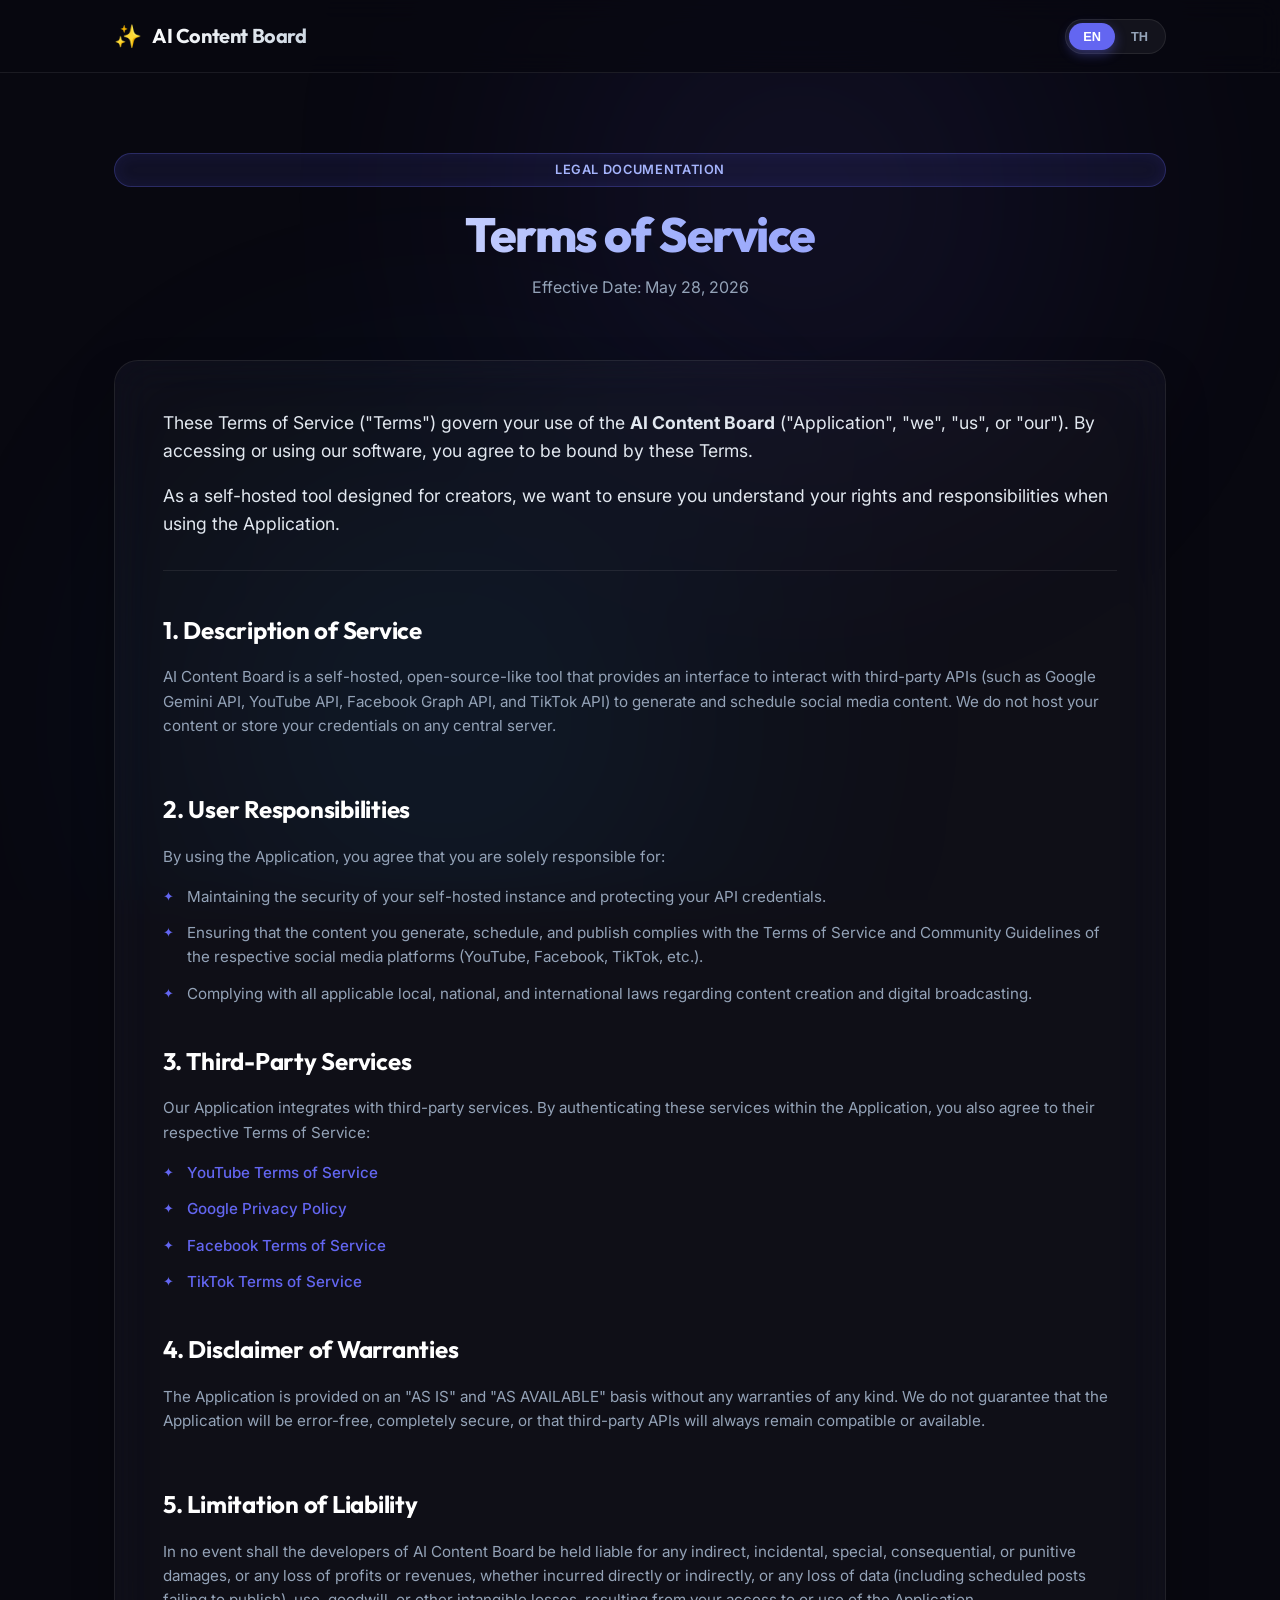
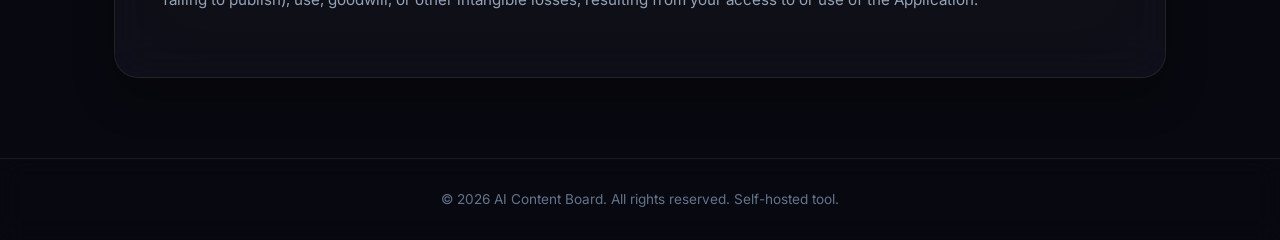
==== terms.html @ 6e1dbd38 "Add Terms of Service page" ====
<!DOCTYPE html>
<html lang="en">
<head>
    <meta charset="UTF-8">
    <meta name="viewport" content="width=device-width, initial-scale=1.0">
    <title>Terms of Service - AI Content Board</title>
    <meta name="description" content="Terms of Service for the AI Content Board application. Learn about the conditions for using our self-hosted software.">
    <!-- Google Fonts -->
    <link rel="preconnect" href="https://fonts.googleapis.com">
    <link rel="preconnect" href="https://fonts.gstatic.com" crossorigin>
    <link href="https://fonts.googleapis.com/css2?family=Inter:wght@300;400;500;600;700&family=Outfit:wght@400;500;600;700;800&display=swap" rel="stylesheet">
    <link rel="stylesheet" href="styles.css">
</head>
<body class="dark-mode">
    <div class="glow-container">
        <div class="glow-sphere glow-1"></div>
        <div class="glow-sphere glow-2"></div>
    </div>

    <header class="navbar">
        <div class="container navbar-content">
            <div class="logo">
                <span class="logo-icon">✨</span>
                <span class="logo-text">AI Content Board</span>
            </div>
            <div class="language-selector" id="lang-selector">
                <button class="lang-btn active" data-lang="en">EN</button>
                <button class="lang-btn" data-lang="th">TH</button>
            </div>
        </div>
    </header>

    <main class="main-container">
        <section class="hero-section">
            <div class="container text-center">
                <span class="pill-badge en">Legal Documentation</span>
                <span class="pill-badge th">เอกสารทางกฎหมาย</span>
                <h1 class="hero-title en">Terms of Service</h1>
                <h1 class="hero-title th">ข้อกำหนดการใช้งาน</h1>
                <p class="hero-subtitle en">Effective Date: May 28, 2026</p>
                <p class="hero-subtitle th">วันที่มีผลบังคับใช้: 28 พฤษภาคม 2569</p>
            </div>
        </section>

        <section class="content-section">
            <div class="container">
                <div class="glass-card main-policy-card">
                    <!-- ENGLISH CONTENT -->
                    <div class="lang-content" id="content-en">
                        <div class="policy-intro">
                            <p>These Terms of Service ("Terms") govern your use of the <strong>AI Content Board</strong> ("Application", "we", "us", or "our"). By accessing or using our software, you agree to be bound by these Terms.</p>
                            <p>As a self-hosted tool designed for creators, we want to ensure you understand your rights and responsibilities when using the Application.</p>
                        </div>

                        <div class="policy-grid">
                            <div class="policy-item">
                                <h2>1. Description of Service</h2>
                                <p>AI Content Board is a self-hosted, open-source-like tool that provides an interface to interact with third-party APIs (such as Google Gemini API, YouTube API, Facebook Graph API, and TikTok API) to generate and schedule social media content. We do not host your content or store your credentials on any central server.</p>
                            </div>

                            <div class="policy-item">
                                <h2>2. User Responsibilities</h2>
                                <p>By using the Application, you agree that you are solely responsible for:</p>
                                <ul>
                                    <li>Maintaining the security of your self-hosted instance and protecting your API credentials.</li>
                                    <li>Ensuring that the content you generate, schedule, and publish complies with the Terms of Service and Community Guidelines of the respective social media platforms (YouTube, Facebook, TikTok, etc.).</li>
                                    <li>Complying with all applicable local, national, and international laws regarding content creation and digital broadcasting.</li>
                                </ul>
                            </div>

                            <div class="policy-item">
                                <h2>3. Third-Party Services</h2>
                                <p>Our Application integrates with third-party services. By authenticating these services within the Application, you also agree to their respective Terms of Service:</p>
                                <ul>
                                    <li><a href="https://www.youtube.com/t/terms" target="_blank" rel="noopener noreferrer" class="link-glow">YouTube Terms of Service</a></li>
                                    <li><a href="https://policies.google.com/privacy" target="_blank" rel="noopener noreferrer" class="link-glow">Google Privacy Policy</a></li>
                                    <li><a href="https://www.facebook.com/legal/terms" target="_blank" rel="noopener noreferrer" class="link-glow">Facebook Terms of Service</a></li>
                                    <li><a href="https://www.tiktok.com/legal/terms-of-service" target="_blank" rel="noopener noreferrer" class="link-glow">TikTok Terms of Service</a></li>
                                </ul>
                            </div>

                            <div class="policy-item">
                                <h2>4. Disclaimer of Warranties</h2>
                                <p>The Application is provided on an "AS IS" and "AS AVAILABLE" basis without any warranties of any kind. We do not guarantee that the Application will be error-free, completely secure, or that third-party APIs will always remain compatible or available.</p>
                            </div>

                            <div class="policy-item">
                                <h2>5. Limitation of Liability</h2>
                                <p>In no event shall the developers of AI Content Board be held liable for any indirect, incidental, special, consequential, or punitive damages, or any loss of profits or revenues, whether incurred directly or indirectly, or any loss of data (including scheduled posts failing to publish), use, goodwill, or other intangible losses, resulting from your access to or use of the Application.</p>
                            </div>
                        </div>
                    </div>

                    <!-- THAI CONTENT -->
                    <div class="lang-content hidden" id="content-th">
                        <div class="policy-intro">
                            <p>ข้อกำหนดการใช้งาน ("ข้อกำหนด") นี้ ควบคุมการใช้งาน <strong>AI Content Board</strong> ("แอปพลิเคชัน" หรือ "เรา") ของคุณ การเข้าถึงหรือใช้งานซอฟต์แวร์ของเราถือว่าคุณตกลงที่จะผูกพันตามข้อกำหนดเหล่านี้</p>
                            <p>ในฐานะที่เป็นเครื่องมือแบบโฮสต์เอง (Self-hosted) ที่ออกแบบมาสำหรับครีเอเตอร์ เราต้องการให้คุณเข้าใจถึงสิทธิ์และความรับผิดชอบของคุณเมื่อใช้งานแอปพลิเคชันนี้</p>
                        </div>

                        <div class="policy-grid">
                            <div class="policy-item">
                                <h2>1. คำอธิบายบริการ</h2>
                                <p>AI Content Board เป็นเครื่องมือแบบโฮสต์เองที่ให้บริการอินเทอร์เฟซเพื่อเชื่อมต่อกับ API ของบุคคลที่สาม (เช่น Google Gemini API, YouTube API, Facebook Graph API และ TikTok API) ในการสร้างและตั้งเวลาโพสต์เนื้อหาโซเชียลมีเดีย เราไม่ได้เป็นผู้โฮสต์เนื้อหาของคุณหรือจัดเก็บข้อมูลรหัสผ่านใดๆ บนเซิร์ฟเวอร์ส่วนกลาง</p>
                            </div>

                            <div class="policy-item">
                                <h2>2. ความรับผิดชอบของผู้ใช้</h2>
                                <p>การใช้งานแอปพลิเคชันนี้ หมายความว่าคุณยอมรับว่าคุณเป็นผู้รับผิดชอบแต่เพียงผู้เดียวในการ:</p>
                                <ul>
                                    <li>รักษาความปลอดภัยของระบบที่คุณใช้โฮสต์แอปพลิเคชัน และปกป้องข้อมูล API Credentials ของคุณจากการถูกขโมย</li>
                                    <li>ตรวจสอบให้แน่ใจว่าเนื้อหาที่คุณสร้าง ตั้งเวลา และเผยแพร่นั้น สอดคล้องกับข้อกำหนดการใช้งานและหลักเกณฑ์ของชุมชนของแพลตฟอร์มโซเชียลมีเดียนั้นๆ (เช่น YouTube, Facebook, TikTok ฯลฯ)</li>
                                    <li>ปฏิบัติตามกฎหมายท้องถิ่น ระดับชาติ และระดับนานาชาติที่เกี่ยวข้องกับการสร้างเนื้อหาและการแพร่ภาพดิจิทัล</li>
                                </ul>
                            </div>

                            <div class="policy-item">
                                <h2>3. บริการของบุคคลที่สาม</h2>
                                <p>แอปพลิเคชันของเรามีการเชื่อมต่อกับบริการของบุคคลที่สาม การที่คุณยืนยันตัวตนเพื่อเชื่อมต่อบริการเหล่านี้ภายในแอปพลิเคชัน ถือว่าคุณยอมรับข้อกำหนดการใช้งานของบริการเหล่านั้นด้วย:</p>
                                <ul>
                                    <li><a href="https://www.youtube.com/t/terms" target="_blank" rel="noopener noreferrer" class="link-glow">ข้อกำหนดการให้บริการของ YouTube</a></li>
                                    <li><a href="https://policies.google.com/privacy" target="_blank" rel="noopener noreferrer" class="link-glow">นโยบายความเป็นส่วนตัวของ Google</a></li>
                                    <li><a href="https://www.facebook.com/legal/terms" target="_blank" rel="noopener noreferrer" class="link-glow">ข้อกำหนดการให้บริการของ Facebook</a></li>
                                    <li><a href="https://www.tiktok.com/legal/terms-of-service" target="_blank" rel="noopener noreferrer" class="link-glow">ข้อกำหนดการให้บริการของ TikTok</a></li>
                                </ul>
                            </div>

                            <div class="policy-item">
                                <h2>4. การปฏิเสธการรับประกัน</h2>
                                <p>แอปพลิเคชันนี้ให้บริการในลักษณะ "ตามที่เป็น" (AS IS) และ "ตามที่มีอยู่" (AS AVAILABLE) โดยไม่มีการรับประกันใดๆ ทั้งสิ้น เราไม่รับประกันว่าแอปพลิเคชันจะปราศจากข้อผิดพลาด ปลอดภัยอย่างสมบูรณ์ หรือ API ของบุคคลที่สามจะสามารถใช้งานร่วมกันได้ตลอดเวลา</p>
                            </div>

                            <div class="policy-item">
                                <h2>5. ข้อจำกัดความรับผิด</h2>
                                <p>ไม่ว่าในกรณีใด ผู้พัฒนา AI Content Board จะไม่รับผิดชอบต่อความเสียหายทางอ้อม ความเสียหายเกี่ยวเนื่อง ความเสียหายพิเศษ หรือการสูญเสียผลกำไรหรือรายได้ ไม่ว่าจะเกิดขึ้นโดยตรงหรือโดยอ้อม หรือการสูญเสียข้อมูลใดๆ (รวมถึงกรณีที่โพสต์ที่ตั้งเวลาไว้ไม่ถูกเผยแพร่) จากการที่คุณใช้งานแอปพลิเคชันนี้</p>
                            </div>
                        </div>
                    </div>
                </div>
            </div>
        </section>
    </main>

    <footer class="footer">
        <div class="container text-center">
            <p class="en">&copy; 2026 AI Content Board. All rights reserved. Self-hosted tool.</p>
            <p class="th">&copy; 2569 AI Content Board. สงวนลิขสิทธิ์ เครื่องมือสำหรับการโฮสต์ส่วนบุคคล</p>
        </div>
    </footer>

    <script src="script.js"></script>
</body>
</html>
---- styles.css ----
/* Custom variables matching premium dark-mode theme */
:root {
    --bg-color: #080810;
    --card-bg: rgba(255, 255, 255, 0.03);
    --card-border: rgba(255, 255, 255, 0.08);
    --card-hover: rgba(255, 255, 255, 0.05);
    --accent-glow: rgba(99, 102, 241, 0.15);
    
    --text-primary: #f8fafc;
    --text-secondary: #94a3b8;
    --text-muted: #64748b;
    --accent-color: #6366f1;
    --accent-hover: #4f46e5;
    
    --font-heading: 'Outfit', sans-serif;
    --font-body: 'Inter', sans-serif;
    
    --border-radius-md: 16px;
    --border-radius-lg: 24px;
    
    --transition-smooth: all 0.4s cubic-bezier(0.16, 1, 0.3, 1);
}

/* Base Styles */
* {
    box-sizing: border-box;
    margin: 0;
    padding: 0;
}

body {
    font-family: var(--font-body);
    background-color: var(--bg-color);
    color: var(--text-primary);
    line-height: 1.6;
    overflow-x: hidden;
    min-height: 100vh;
    display: flex;
    flex-direction: column;
}

.container {
    width: 100%;
    max-width: 1100px;
    margin: 0 auto;
    padding: 0 24px;
}

.text-center {
    text-align: center;
}

/* Background Glow Spheres */
.glow-container {
    position: fixed;
    top: 0;
    left: 0;
    width: 100%;
    height: 100%;
    z-index: -1;
    overflow: hidden;
    pointer-events: none;
}

.glow-sphere {
    position: absolute;
    border-radius: 50%;
    filter: blur(140px);
    opacity: 0.45;
}

.glow-1 {
    top: -10%;
    right: 15%;
    width: 45vw;
    height: 45vw;
    background: radial-gradient(circle, rgba(99, 102, 241, 0.4) 0%, rgba(139, 92, 246, 0.1) 70%);
}

.glow-2 {
    bottom: -15%;
    left: 10%;
    width: 50vw;
    height: 50vw;
    background: radial-gradient(circle, rgba(14, 165, 233, 0.3) 0%, rgba(99, 102, 241, 0.05) 75%);
}

/* Navbar */
.navbar {
    border-bottom: 1px solid var(--card-border);
    backdrop-filter: blur(12px);
    -webkit-backdrop-filter: blur(12px);
    background: rgba(8, 8, 16, 0.7);
    position: sticky;
    top: 0;
    z-index: 100;
    transition: var(--transition-smooth);
}

.navbar-content {
    display: flex;
    justify-content: space-between;
    align-items: center;
    height: 72px;
}

.logo {
    display: flex;
    align-items: center;
    gap: 10px;
}

.logo-icon {
    font-size: 1.4rem;
}

.logo-text {
    font-family: var(--font-heading);
    font-weight: 700;
    font-size: 1.25rem;
    letter-spacing: -0.02em;
    background: linear-gradient(135deg, #fff 0%, #cbd5e1 100%);
    -webkit-background-clip: text;
    -webkit-text-fill-color: transparent;
}

/* Language Selector Tab-like interface */
.language-selector {
    background: rgba(255, 255, 255, 0.05);
    border: 1px solid var(--card-border);
    padding: 3px;
    border-radius: 30px;
    display: flex;
    gap: 2px;
}

.lang-btn {
    border: none;
    background: none;
    color: var(--text-secondary);
    font-weight: 600;
    font-size: 0.8rem;
    padding: 6px 14px;
    border-radius: 20px;
    cursor: pointer;
    transition: var(--transition-smooth);
}

.lang-btn:hover {
    color: #fff;
    background: rgba(255, 255, 255, 0.03);
}

.lang-btn.active {
    background: var(--accent-color);
    color: #fff;
    box-shadow: 0 4px 12px rgba(99, 102, 241, 0.4);
}

/* Hero Section */
.hero-section {
    padding: 80px 0 40px;
}

.pill-badge {
    display: inline-block;
    padding: 6px 16px;
    background: rgba(99, 102, 241, 0.1);
    border: 1px solid rgba(99, 102, 241, 0.3);
    color: #a5b4fc;
    border-radius: 50px;
    font-size: 0.8rem;
    font-weight: 600;
    text-transform: uppercase;
    letter-spacing: 0.05em;
    margin-bottom: 20px;
    box-shadow: 0 0 15px rgba(99, 102, 241, 0.1) inset;
}

.hero-title {
    font-family: var(--font-heading);
    font-weight: 800;
    font-size: 3rem;
    line-height: 1.15;
    letter-spacing: -0.03em;
    margin-bottom: 12px;
    background: linear-gradient(to right, #ffffff, #a5b4fc, #818cf8);
    -webkit-background-clip: text;
    -webkit-text-fill-color: transparent;
}

.hero-subtitle {
    color: var(--text-secondary);
    font-size: 1rem;
    font-weight: 400;
}

/* Policy Card Content */
.content-section {
    padding: 20px 0 80px;
    flex: 1;
}

.glass-card {
    background: var(--card-bg);
    backdrop-filter: blur(20px);
    -webkit-backdrop-filter: blur(20px);
    border: 1px solid var(--card-border);
    border-radius: var(--border-radius-lg);
    padding: 48px;
    box-shadow: 0 20px 40px rgba(0, 0, 0, 0.3), 0 0 80px rgba(99, 102, 241, 0.03) inset;
    transition: var(--transition-smooth);
}

.glass-card:hover {
    border-color: rgba(99, 102, 241, 0.2);
}

.policy-intro {
    font-size: 1.1rem;
    color: #e2e8f0;
    margin-bottom: 40px;
    border-bottom: 1px solid var(--card-border);
    padding-bottom: 32px;
}

.policy-intro p {
    margin-bottom: 16px;
}

.policy-intro p:last-child {
    margin-bottom: 0;
}

/* Grid Layout for Policy Sections */
.policy-grid {
    display: flex;
    flex-direction: column;
    gap: 36px;
}

.policy-item {
    scroll-margin-top: 100px;
}

.policy-item h2 {
    font-family: var(--font-heading);
    font-size: 1.5rem;
    font-weight: 700;
    margin-bottom: 16px;
    color: #fff;
    display: flex;
    align-items: center;
    gap: 8px;
    letter-spacing: -0.01em;
}

.policy-item p {
    color: var(--text-secondary);
    margin-bottom: 16px;
    font-size: 0.95rem;
}

.policy-item ul {
    list-style: none;
    padding-left: 0;
    display: flex;
    flex-direction: column;
    gap: 12px;
}

.policy-item ul li {
    position: relative;
    padding-left: 24px;
    color: var(--text-secondary);
    font-size: 0.95rem;
}

.policy-item ul li::before {
    content: "✦";
    position: absolute;
    left: 0;
    color: var(--accent-color);
    font-size: 0.8rem;
    top: 2px;
}

.policy-item ul li strong {
    color: #fff;
}

/* Custom Links */
.link-glow {
    color: var(--accent-color);
    text-decoration: none;
    font-weight: 500;
    position: relative;
    transition: var(--transition-smooth);
}

.link-glow:hover {
    color: #a5b4fc;
    text-shadow: 0 0 10px rgba(99, 102, 241, 0.4);
}

/* Contact Details Card */
.contact-box {
    background: rgba(255, 255, 255, 0.02);
    border: 1px solid var(--card-border);
    border-radius: var(--border-radius-md);
    padding: 24px;
    margin-top: 16px;
}

.contact-box p {
    margin-bottom: 8px;
    color: var(--text-secondary);
}

.contact-box p:last-child {
    margin-bottom: 0;
}

.contact-box strong {
    color: #fff;
}

.placeholder-text {
    color: var(--text-muted);
    font-style: italic;
    background: rgba(255, 255, 255, 0.03);
    padding: 2px 8px;
    border-radius: 4px;
}

/* Language switching utilities */
.hidden {
    display: none !important;
}

.en {
    display: inherit;
}

.th {
    display: none;
}

body.lang-th .en {
    display: none;
}

body.lang-th .th {
    display: inherit;
}

/* Footer */
.footer {
    border-top: 1px solid var(--card-border);
    padding: 30px 0;
    background: rgba(8, 8, 16, 0.5);
    backdrop-filter: blur(12px);
    -webkit-backdrop-filter: blur(12px);
    margin-top: auto;
}

.footer p {
    font-size: 0.85rem;
    color: var(--text-muted);
}

/* Code highlight / formatting */
code {
    background: rgba(255, 255, 255, 0.06);
    padding: 2px 6px;
    border-radius: 4px;
    font-family: Consolas, Monaco, monospace;
    font-size: 0.9em;
    color: #e2e8f0;
}

/* Media Queries for Mobile Responsiveness */
@media (max-width: 768px) {
    .hero-title {
        font-size: 2.2rem;
    }
    
    .glass-card {
        padding: 24px;
    }
    
    .hero-section {
        padding: 50px 0 30px;
    }
    
    .policy-intro {
        margin-bottom: 30px;
        padding-bottom: 24px;
    }
}
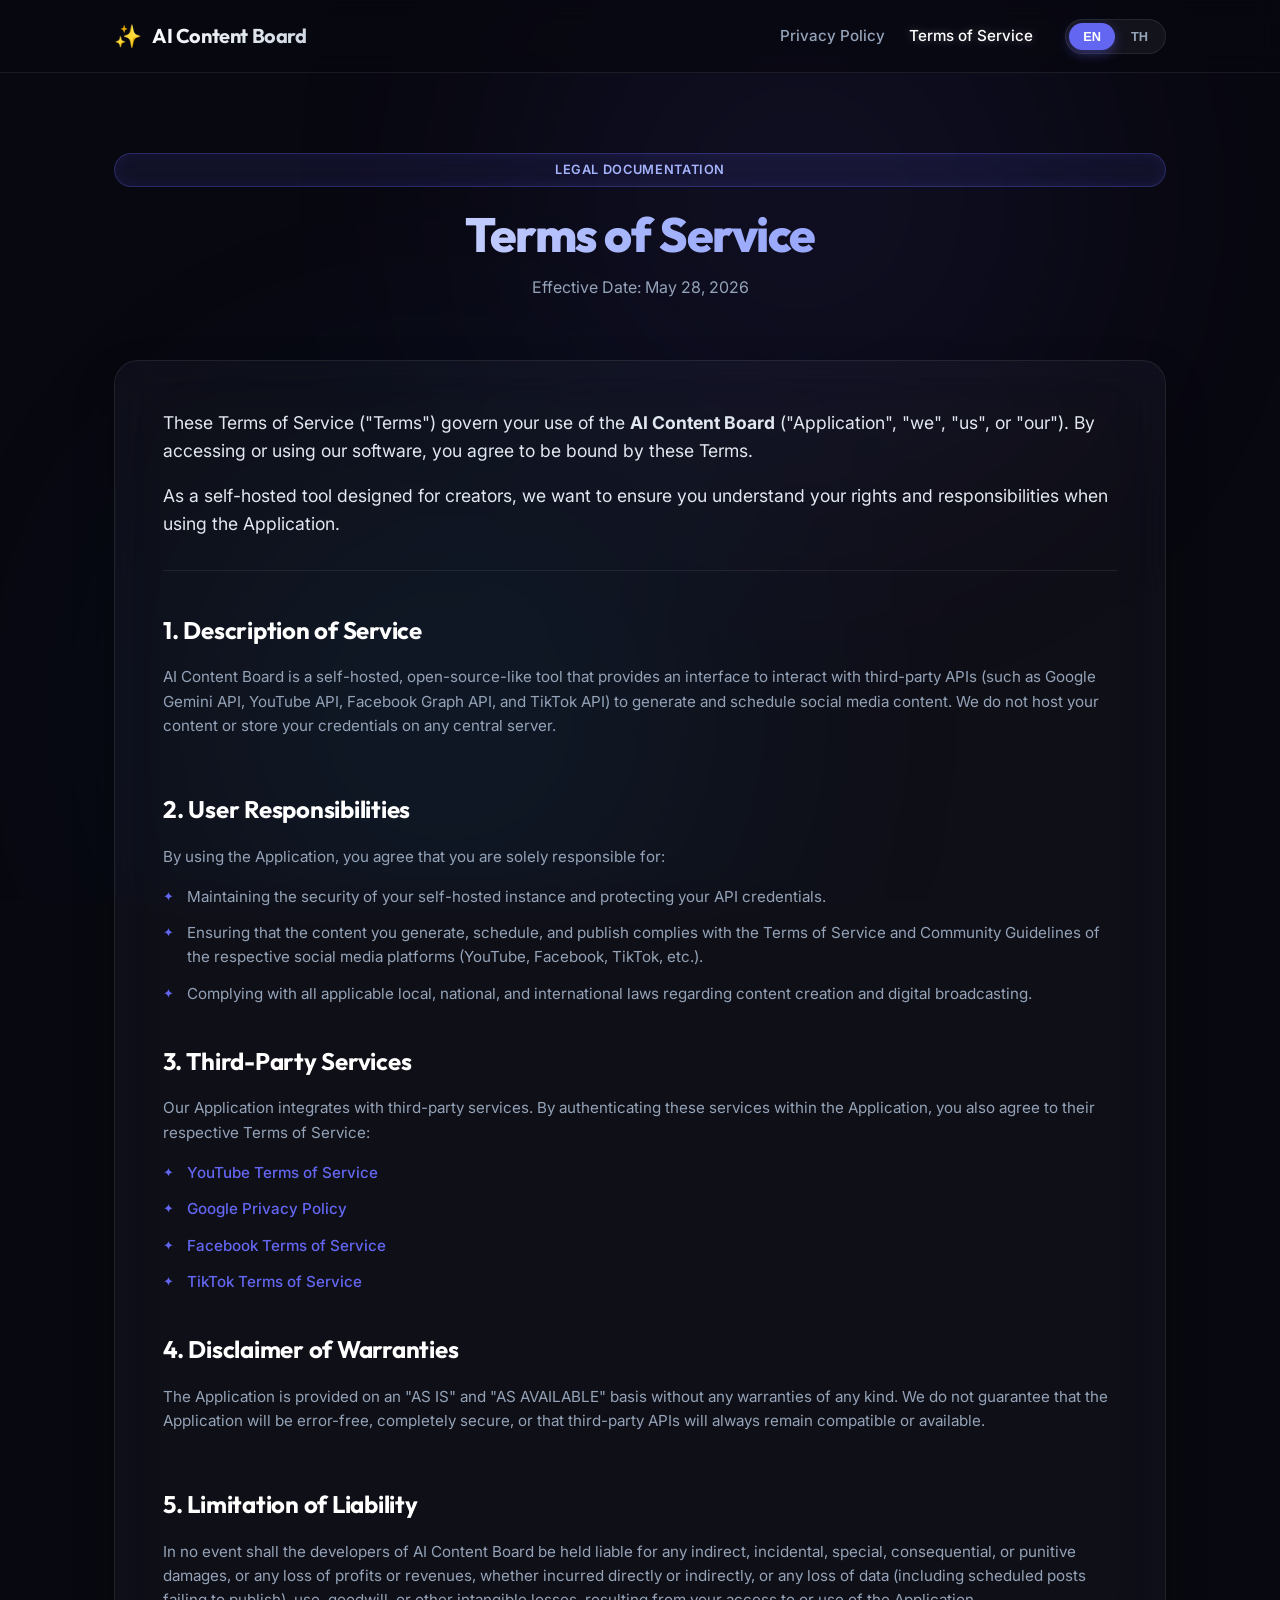
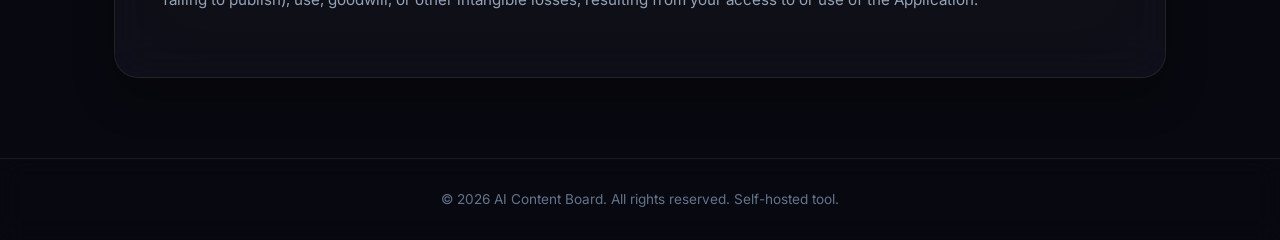
==== commit 7e2693c8: "Add navigation links for Privacy Policy and Terms of Service" ====
--- a/terms.html
+++ b/terms.html
@@ -22,6 +22,12 @@
             <div class="logo">
                 <span class="logo-icon">✨</span>
                 <span class="logo-text">AI Content Board</span>
+            </div>
+            <div class="nav-links">
+                <a href="/" class="nav-link en">Privacy Policy</a>
+                <a href="/" class="nav-link th">นโยบายความเป็นส่วนตัว</a>
+                <a href="/terms.html" class="nav-link active en">Terms of Service</a>
+                <a href="/terms.html" class="nav-link active th">ข้อกำหนดการใช้งาน</a>
             </div>
             <div class="language-selector" id="lang-selector">
                 <button class="lang-btn active" data-lang="en">EN</button>
--- a/styles.css
+++ b/styles.css
@@ -122,6 +122,32 @@
     background: linear-gradient(135deg, #fff 0%, #cbd5e1 100%);
     -webkit-background-clip: text;
     -webkit-text-fill-color: transparent;
+}
+
+.nav-links {
+    display: flex;
+    gap: 24px;
+    margin-left: auto;
+    margin-right: 32px;
+}
+
+.nav-link {
+    color: var(--text-secondary);
+    text-decoration: none;
+    font-size: 0.95rem;
+    font-weight: 500;
+    transition: var(--transition-smooth);
+}
+
+.nav-link:hover, .nav-link.active {
+    color: #fff;
+    text-shadow: 0 0 10px rgba(255, 255, 255, 0.3);
+}
+
+@media (max-width: 768px) {
+    .nav-links {
+        display: none; /* Hide on mobile to keep it simple, or adjust layout */
+    }
 }
 
 /* Language Selector Tab-like interface */
